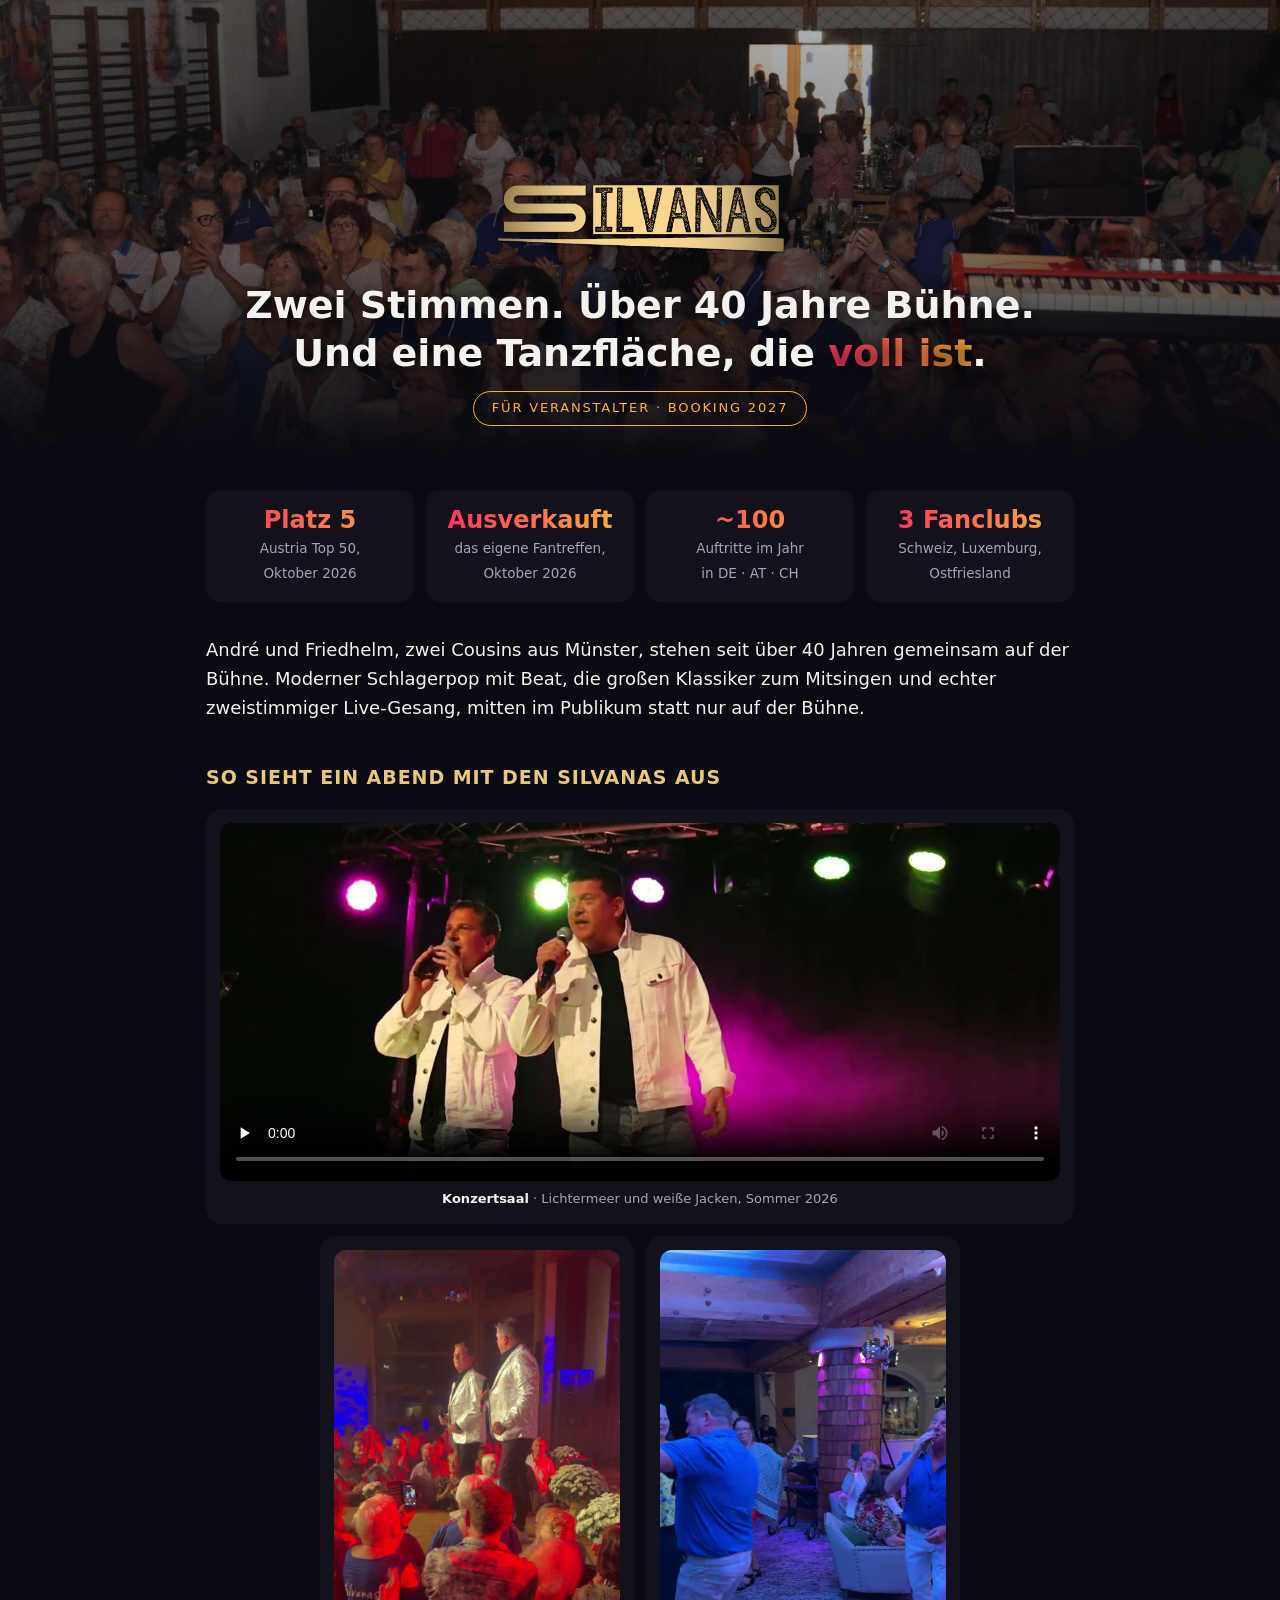
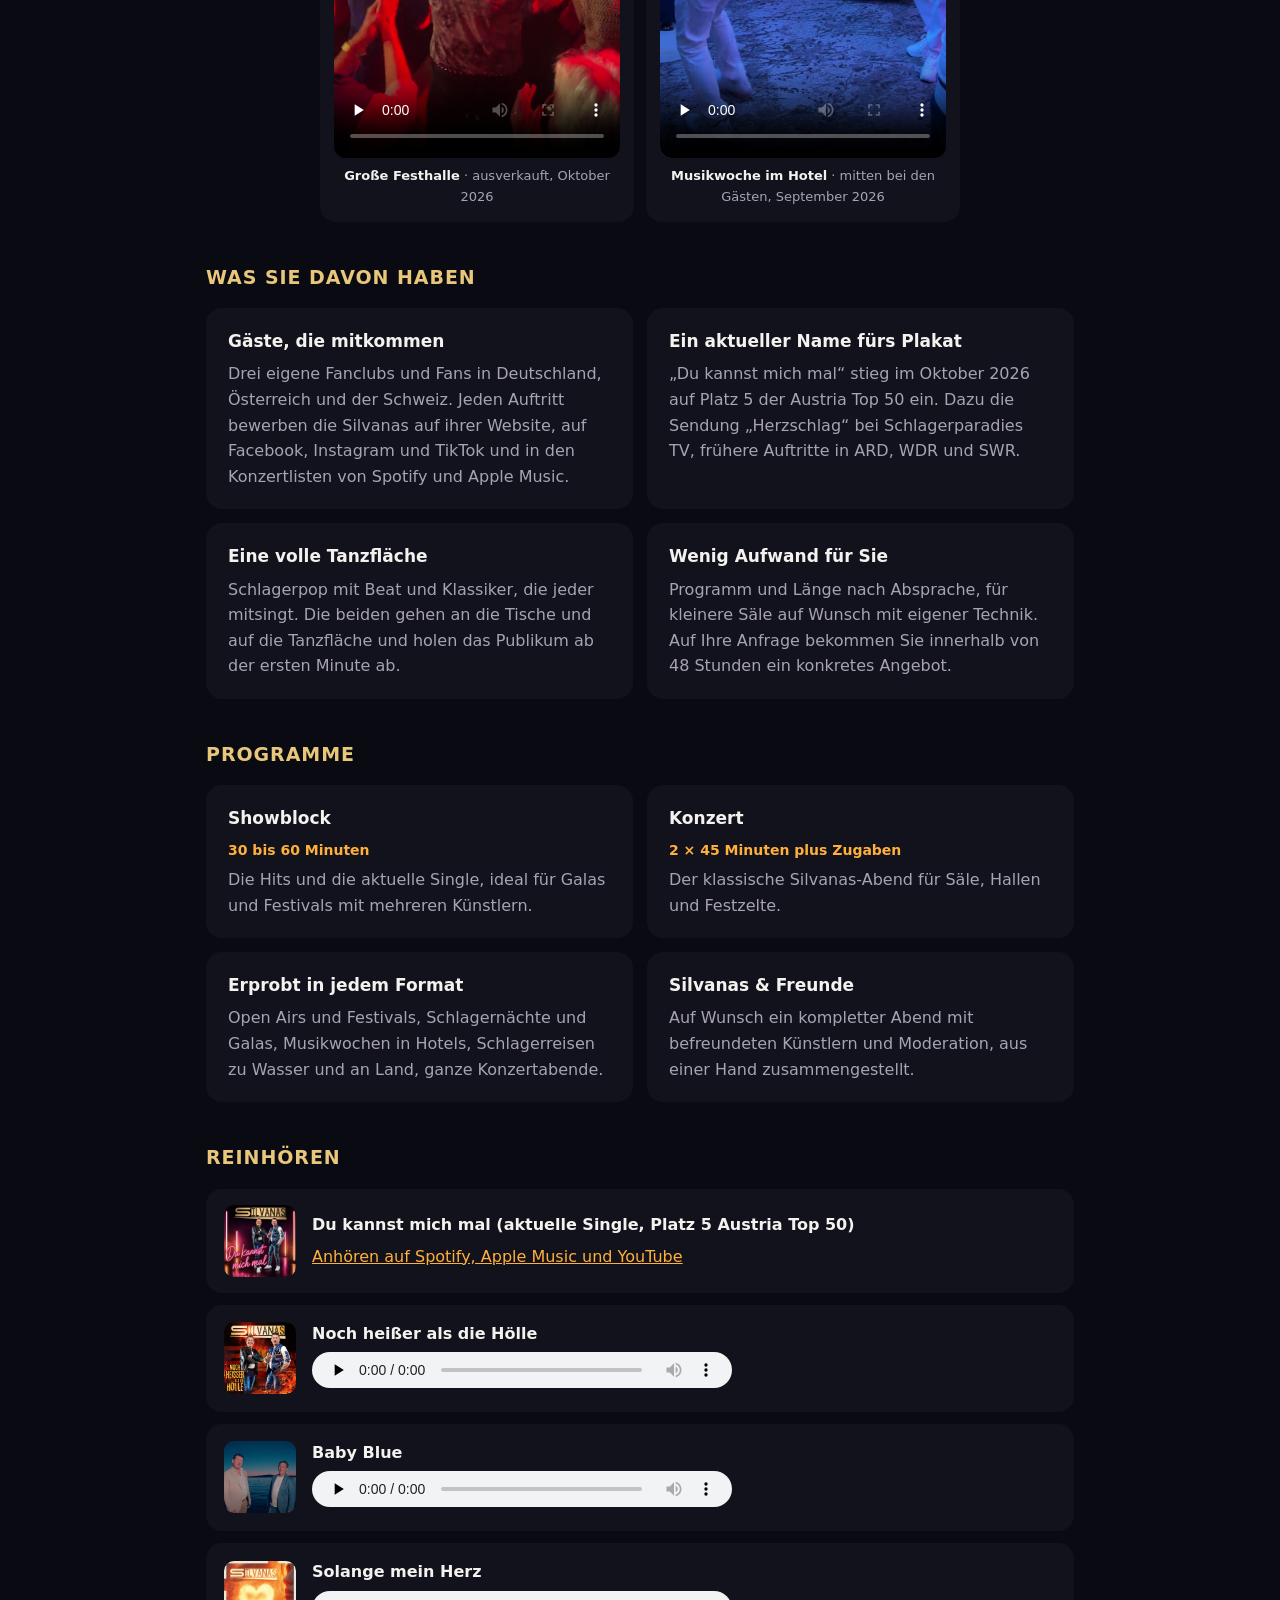
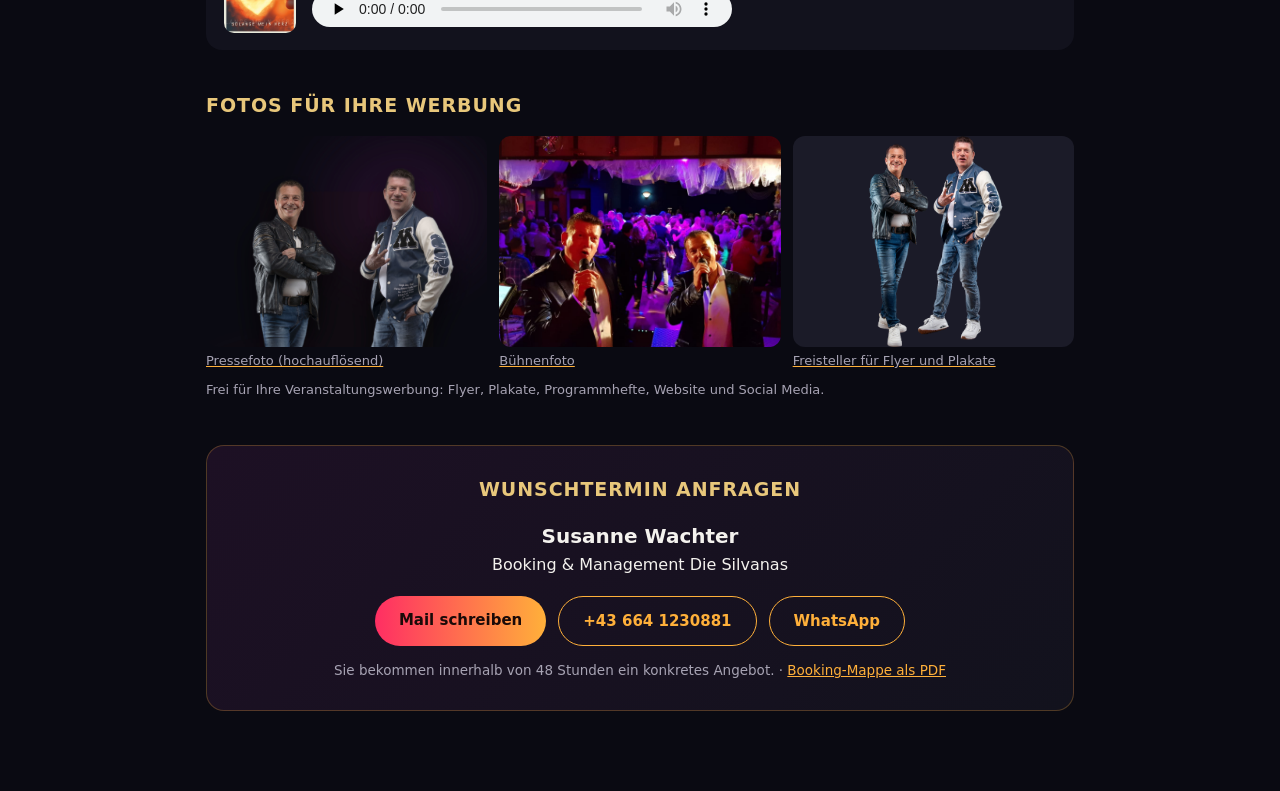
==== booking/index.html @ 620fa9ca "Website-Update: Versteckte Booking-Seite fuer Veranstalter (noindex) Co-Authored-By: Claude Opus 5 <" ====
<!doctype html>
<html lang="de">
<head>
<meta charset="utf-8">
<meta name="viewport" content="width=device-width, initial-scale=1">
<meta name="robots" content="noindex, nofollow">
<title>Die Silvanas buchen · für Veranstalter</title>
<meta name="description" content="Die Silvanas für Ihre Veranstaltung 2027: Live-Videos, Programme, Fotos und direkter Kontakt zum Booking.">
<!-- Versteckte Promoseite für Veranstalter (26.10.2026). Nicht von der Homepage verlinkt, nur über die Booking-Mails.
     Bewusst ohne Namen von Kollegen, Veranstaltern und Orten (Susanne 26.10.: „man weiß nie ob das Konkurrenz ist“). -->
<style>
:root{--ink:#0a0a12;--panel:#12121d;--text:#f4f2ee;--muted:#a7a3b3;--gold:#ffb03a;--heart:#ff2e63;--champagne:#e8c77b}
*{margin:0;padding:0;box-sizing:border-box}
body{background:var(--ink);color:var(--text);font-family:system-ui,-apple-system,'Segoe UI',sans-serif;line-height:1.6}
a{color:var(--gold)}
.hero{position:relative;min-height:460px;display:flex;align-items:flex-end;background:url('../radio26/stimmung-1.jpg') center 30%/cover}
.hero::after{content:'';position:absolute;inset:0;background:linear-gradient(180deg,rgba(10,10,18,.3),rgba(10,10,18,.55) 55%,var(--ink))}
.heroinner{position:relative;z-index:2;max-width:900px;margin:0 auto;padding:60px 20px 34px;width:100%;text-align:center}
.heroinner img{width:300px;max-width:72%;filter:drop-shadow(0 4px 16px rgba(0,0,0,.7))}
.heroinner h1{font-size:clamp(24px,4.8vw,38px);margin-top:18px;line-height:1.25;text-shadow:0 4px 18px rgba(0,0,0,.8)}
.heroinner h1 em{font-style:normal;background:linear-gradient(90deg,var(--heart),var(--gold));-webkit-background-clip:text;background-clip:text;color:transparent}
.tag{display:inline-block;margin-top:14px;padding:6px 18px;border:1px solid var(--gold);border-radius:999px;color:var(--gold);font-size:13px;letter-spacing:.14em;text-transform:uppercase}
.wrap{max-width:900px;margin:0 auto;padding:30px 16px 80px}
.zahlen{display:grid;grid-template-columns:repeat(4,1fr);gap:12px;margin-bottom:34px}
@media(max-width:700px){.zahlen{grid-template-columns:1fr 1fr}}
.z{background:var(--panel);border-radius:14px;padding:16px 12px;text-align:center}
.z b{display:block;font-size:24px;line-height:1.2;background:linear-gradient(90deg,var(--heart),var(--gold));-webkit-background-clip:text;background-clip:text;color:transparent}
.z span{color:var(--muted);font-size:13.5px}
h2{font-size:19px;letter-spacing:.05em;margin:40px 0 16px;color:var(--champagne);text-transform:uppercase}
.lead{font-size:18px}
.videobox{background:var(--panel);border-radius:16px;padding:14px;text-align:center}
.videos{display:grid;grid-template-columns:1fr 1fr;gap:12px;align-items:start;margin-top:12px;max-width:640px;margin-left:auto;margin-right:auto}
@media(max-width:700px){.videos{gap:8px}}
.videobox video{width:100%;aspect-ratio:9/16;object-fit:cover;border-radius:12px;background:#000;display:block}
.videobox.breit video{aspect-ratio:auto;object-fit:contain}
.credit b{color:var(--text)}
.credit{color:var(--muted);font-size:13px;margin-top:8px}
.karten{display:grid;grid-template-columns:1fr 1fr;gap:14px}
@media(max-width:640px){.karten{grid-template-columns:1fr}}
.karte{background:var(--panel);border-radius:16px;padding:20px 22px}
.karte h3{font-size:17px;margin-bottom:6px;color:var(--text)}
.karte p{color:var(--muted)}
.karte .dauer{color:var(--gold);font-weight:600;font-size:14px;margin-bottom:6px}
.titel{background:var(--panel);border-radius:16px;padding:16px 18px;margin-bottom:12px;display:flex;gap:16px;align-items:center;flex-wrap:wrap}
.titel img{width:72px;height:72px;object-fit:cover;border-radius:10px;flex:none}
.tinfo{flex:1;min-width:200px}
.tinfo strong{display:block;font-size:16px;margin-bottom:6px}
audio{width:100%;max-width:420px;height:36px}
.frei{display:grid;grid-template-columns:repeat(3,1fr);gap:10px}
@media(max-width:640px){.frei{grid-template-columns:1fr 1fr}}
.frei div{background:var(--panel);border-radius:12px;padding:10px 14px;font-size:14.5px}
.frei b{display:block;color:var(--gold);font-size:13px;letter-spacing:.06em;text-transform:uppercase}
.galerie{display:grid;grid-template-columns:repeat(3,1fr);gap:12px}
@media(max-width:640px){.galerie{grid-template-columns:1fr 1fr}}
.galerie a{display:block}
.galerie img{width:100%;aspect-ratio:4/3;object-fit:cover;object-position:center top;border-radius:12px;display:block}
.galerie span{display:block;color:var(--muted);font-size:13px;margin-top:4px}
.kontakt{background:linear-gradient(135deg,#1d1024,var(--panel));border:1px solid #ffb03a40;border-radius:18px;padding:28px 24px;margin-top:44px;text-align:center}
.kontakt h2{margin-top:0}
.kontakt .name{font-size:20px;font-weight:700}
.knoepfe{display:flex;gap:12px;justify-content:center;flex-wrap:wrap;margin-top:18px}
.btn{display:inline-block;padding:12px 24px;border-radius:999px;background:linear-gradient(90deg,var(--heart),var(--gold));color:#1a0a08;font-weight:700;text-decoration:none;font-size:15px}
.btn.zwei{background:transparent;border:1px solid var(--gold);color:var(--gold)}
.hinweis{color:var(--muted);font-size:13.5px;margin-top:14px}
</style>
</head>
<body>

<header class="hero">
  <div class="heroinner">
    <img src="../logo-original.png" alt="Die Silvanas">
    <h1>Zwei Stimmen. Über 40 Jahre Bühne.<br>Und eine Tanzfläche, die&nbsp;<em>voll&nbsp;ist</em>.</h1>
    <span class="tag">Für Veranstalter · Booking 2027</span>
  </div>
</header>

<main class="wrap">

  <div class="zahlen">
    <div class="z"><b>Platz 5</b><span>Austria Top 50,<br>Oktober 2026</span></div>
    <div class="z"><b>Ausverkauft</b><span>das eigene Fantreffen,<br>Oktober 2026</span></div>
    <div class="z"><b>~100</b><span>Auftritte im Jahr<br>in DE · AT · CH</span></div>
    <div class="z"><b>3 Fanclubs</b><span>Schweiz, Luxemburg,<br>Ostfriesland</span></div>
  </div>

  <p class="lead">André und Friedhelm, zwei Cousins aus Münster, stehen seit über 40 Jahren gemeinsam auf der Bühne. Moderner Schlagerpop mit Beat, die großen Klassiker zum Mitsingen und echter zweistimmiger Live-Gesang, mitten im Publikum statt nur auf der Bühne.</p>

  <h2>So sieht ein Abend mit den Silvanas aus</h2>
  <div class="videobox breit"><video controls playsinline preload="none" poster="../radio26/video-poster-fanfest.jpg"><source src="../radio26/silvanas-live-fanfest.mp4" type="video/mp4"></video><p class="credit"><b>Konzertsaal</b> · Lichtermeer und weiße Jacken, Sommer 2026</p></div>
  <div class="videos">
    <div class="videobox"><video controls playsinline preload="none" poster="live-halle-poster.jpg"><source src="live-halle.mp4" type="video/mp4"></video><p class="credit"><b>Große Festhalle</b> · ausverkauft, Oktober 2026</p></div>
    <div class="videobox"><video controls playsinline preload="none" poster="live-hotel-poster.jpg"><source src="live-hotel.mp4" type="video/mp4"></video><p class="credit"><b>Musikwoche im Hotel</b> · mitten bei den Gästen, September 2026</p></div>
  </div>

  <h2>Was Sie davon haben</h2>
  <div class="karten">
    <div class="karte"><h3>Gäste, die mitkommen</h3><p>Drei eigene Fanclubs und Fans in Deutschland, Österreich und der Schweiz. Jeden Auftritt bewerben die Silvanas auf ihrer Website, auf Facebook, Instagram und TikTok und in den Konzertlisten von Spotify und Apple Music.</p></div>
    <div class="karte"><h3>Ein aktueller Name fürs Plakat</h3><p>„Du kannst mich mal“ stieg im Oktober 2026 auf Platz 5 der Austria Top 50 ein. Dazu die Sendung „Herzschlag“ bei Schlagerparadies TV, frühere Auftritte in ARD, WDR und SWR.</p></div>
    <div class="karte"><h3>Eine volle Tanzfläche</h3><p>Schlagerpop mit Beat und Klassiker, die jeder mitsingt. Die beiden gehen an die Tische und auf die Tanzfläche und holen das Publikum ab der ersten Minute ab.</p></div>
    <div class="karte"><h3>Wenig Aufwand für Sie</h3><p>Programm und Länge nach Absprache, für kleinere Säle auf Wunsch mit eigener Technik. Auf Ihre Anfrage bekommen Sie innerhalb von 48 Stunden ein konkretes Angebot.</p></div>
  </div>

  <h2>Programme</h2>
  <div class="karten">
    <div class="karte"><h3>Showblock</h3><div class="dauer">30 bis 60 Minuten</div><p>Die Hits und die aktuelle Single, ideal für Galas und Festivals mit mehreren Künstlern.</p></div>
    <div class="karte"><h3>Konzert</h3><div class="dauer">2 × 45 Minuten plus Zugaben</div><p>Der klassische Silvanas-Abend für Säle, Hallen und Festzelte.</p></div>
    <div class="karte"><h3>Erprobt in jedem Format</h3><p>Open Airs und Festivals, Schlagernächte und Galas, Musikwochen in Hotels, Schlagerreisen zu Wasser und an Land, ganze Konzertabende.</p></div>
    <div class="karte"><h3>Silvanas &amp; Freunde</h3><p>Auf Wunsch ein kompletter Abend mit befreundeten Künstlern und Moderation, aus einer Hand zusammengestellt.</p></div>
  </div>

  <h2>Reinhören</h2>
  <div class="titel"><img src="../img/single-du-kannst-mich-mal.jpg" alt="Cover Du kannst mich mal"><div class="tinfo"><strong>Du kannst mich mal (aktuelle Single, Platz 5 Austria Top 50)</strong><a href="../du-kannst-mich-mal/">Anhören auf Spotify, Apple Music und YouTube</a></div></div>
  <div class="titel"><img src="../img/single-noch-heisser.jpg" alt="Cover Noch heißer als die Hölle"><div class="tinfo"><strong>Noch heißer als die Hölle</strong><audio controls preload="none" src="../radio26/audio/silvanas-noch-heisser-als-die-hoelle.mp3"></audio></div></div>
  <div class="titel"><img src="../img/single-baby-blue.jpg" alt="Cover Baby Blue"><div class="tinfo"><strong>Baby Blue</strong><audio controls preload="none" src="../radio26/audio/silvanas-baby-blue.mp3"></audio></div></div>
  <div class="titel"><img src="../img/single-solange-mein-herz.jpg" alt="Cover Solange mein Herz"><div class="tinfo"><strong>Solange mein Herz</strong><audio controls preload="none" src="../radio26/audio/silvanas-solange-mein-herz-radio.mp3"></audio></div></div>

  <h2>Fotos für Ihre Werbung</h2>
  <div class="galerie">
    <a href="../radio26/silvanas-pressefoto.jpg" download><img src="../radio26/silvanas-pressefoto.jpg" alt="Pressefoto Die Silvanas" loading="lazy"><span>Pressefoto (hochauflösend)</span></a>
    <a href="../radio26/silvanas-buehnenfoto.jpg" download><img src="../radio26/silvanas-buehnenfoto.jpg" alt="Bühnenfoto Die Silvanas" loading="lazy"><span>Bühnenfoto</span></a>
    <a href="../radio26/duo-freisteller.png" download><img src="../radio26/duo-freisteller.png" alt="Freigestelltes Foto" loading="lazy" style="object-fit:contain;background:#1b1b28"><span>Freisteller für Flyer und Plakate</span></a>
  </div>
  <p class="credit">Frei für Ihre Veranstaltungswerbung: Flyer, Plakate, Programmhefte, Website und Social Media.</p>

  <section class="kontakt">
    <h2>Wunschtermin anfragen</h2>
    <p class="name">Susanne Wachter</p>
    <p>Booking &amp; Management Die Silvanas</p>
    <div class="knoepfe">
      <a class="btn" href="mailto:support@diesilvanas.de?subject=Anfrage%20Silvanas%202027">Mail schreiben</a>
      <a class="btn zwei" href="tel:+436641230881">+43 664 1230881</a>
      <a class="btn zwei" href="https://wa.me/436641230881">WhatsApp</a>
    </div>
    <p class="hinweis">Sie bekommen innerhalb von 48 Stunden ein konkretes Angebot. · <a href="Silvanas_Booking-Mappe_2027.pdf" download>Booking-Mappe als PDF</a></p>
  </section>

</main>
</body>
</html>
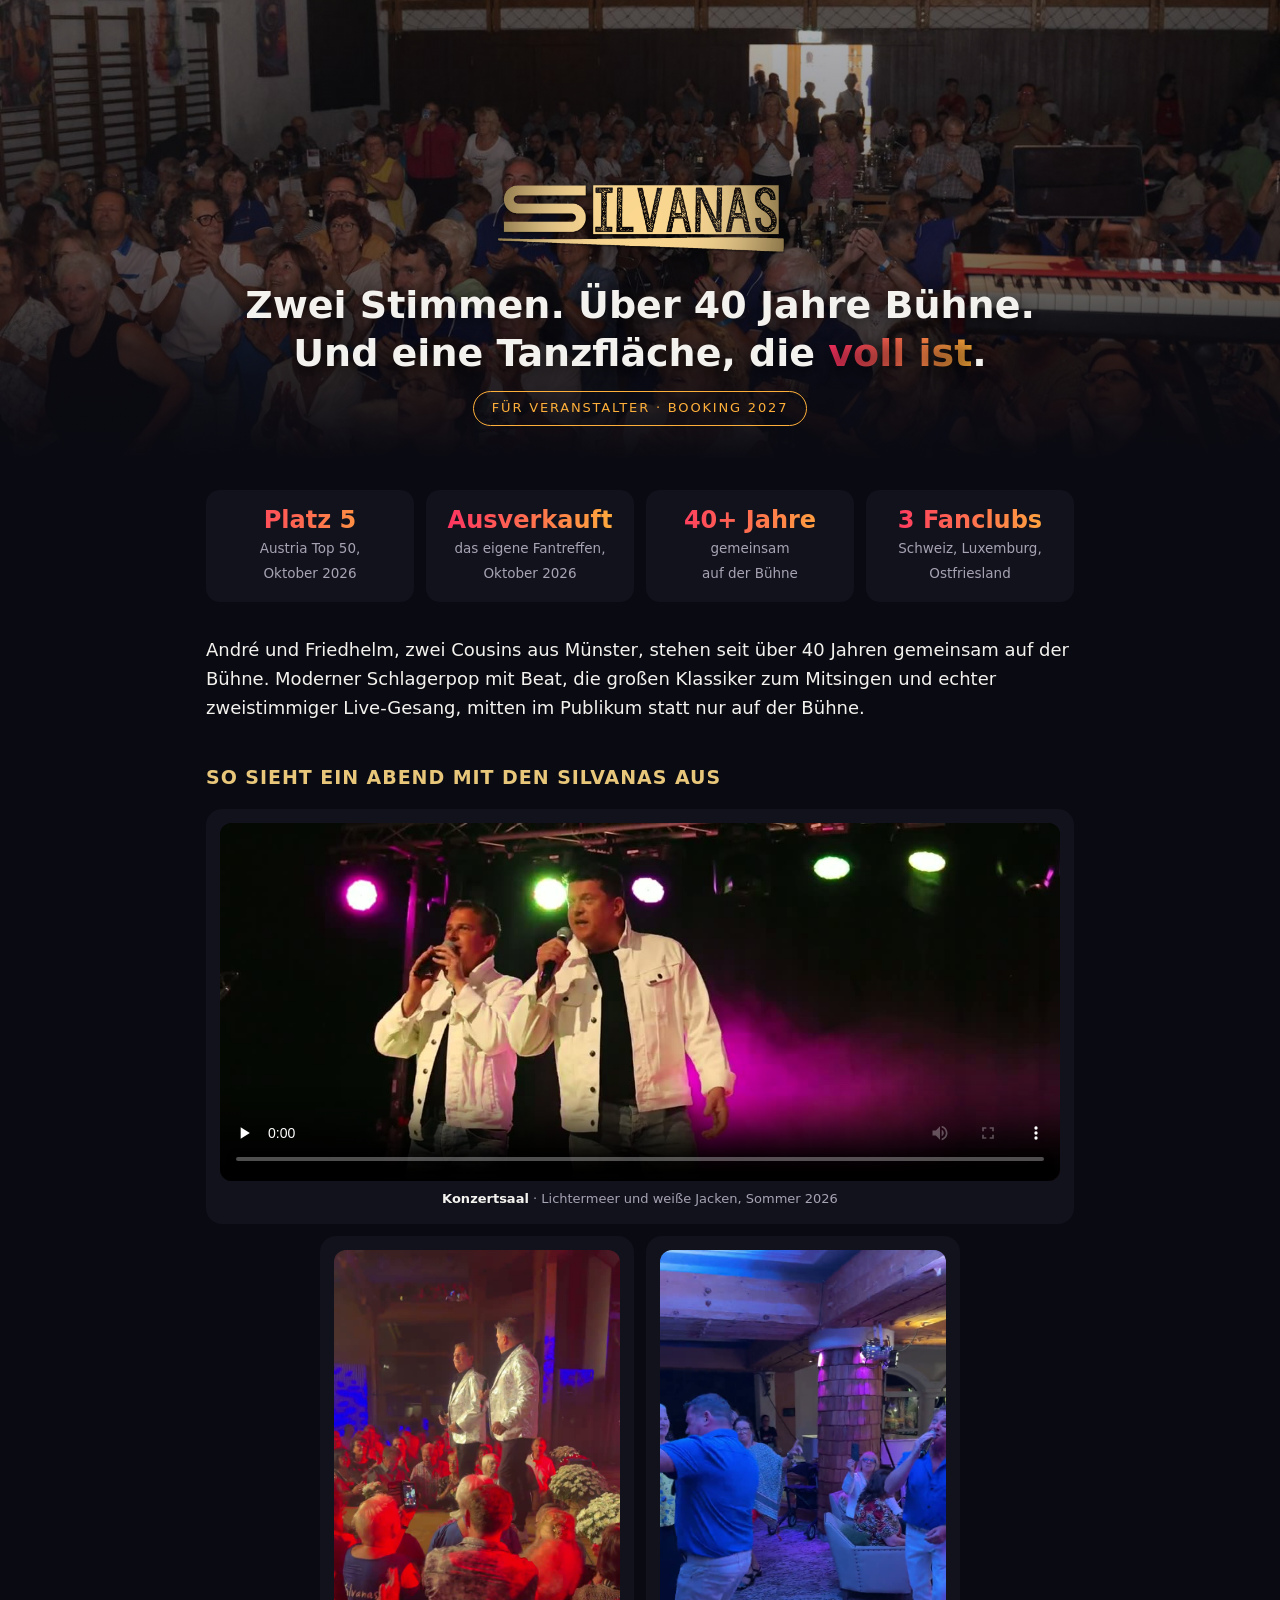
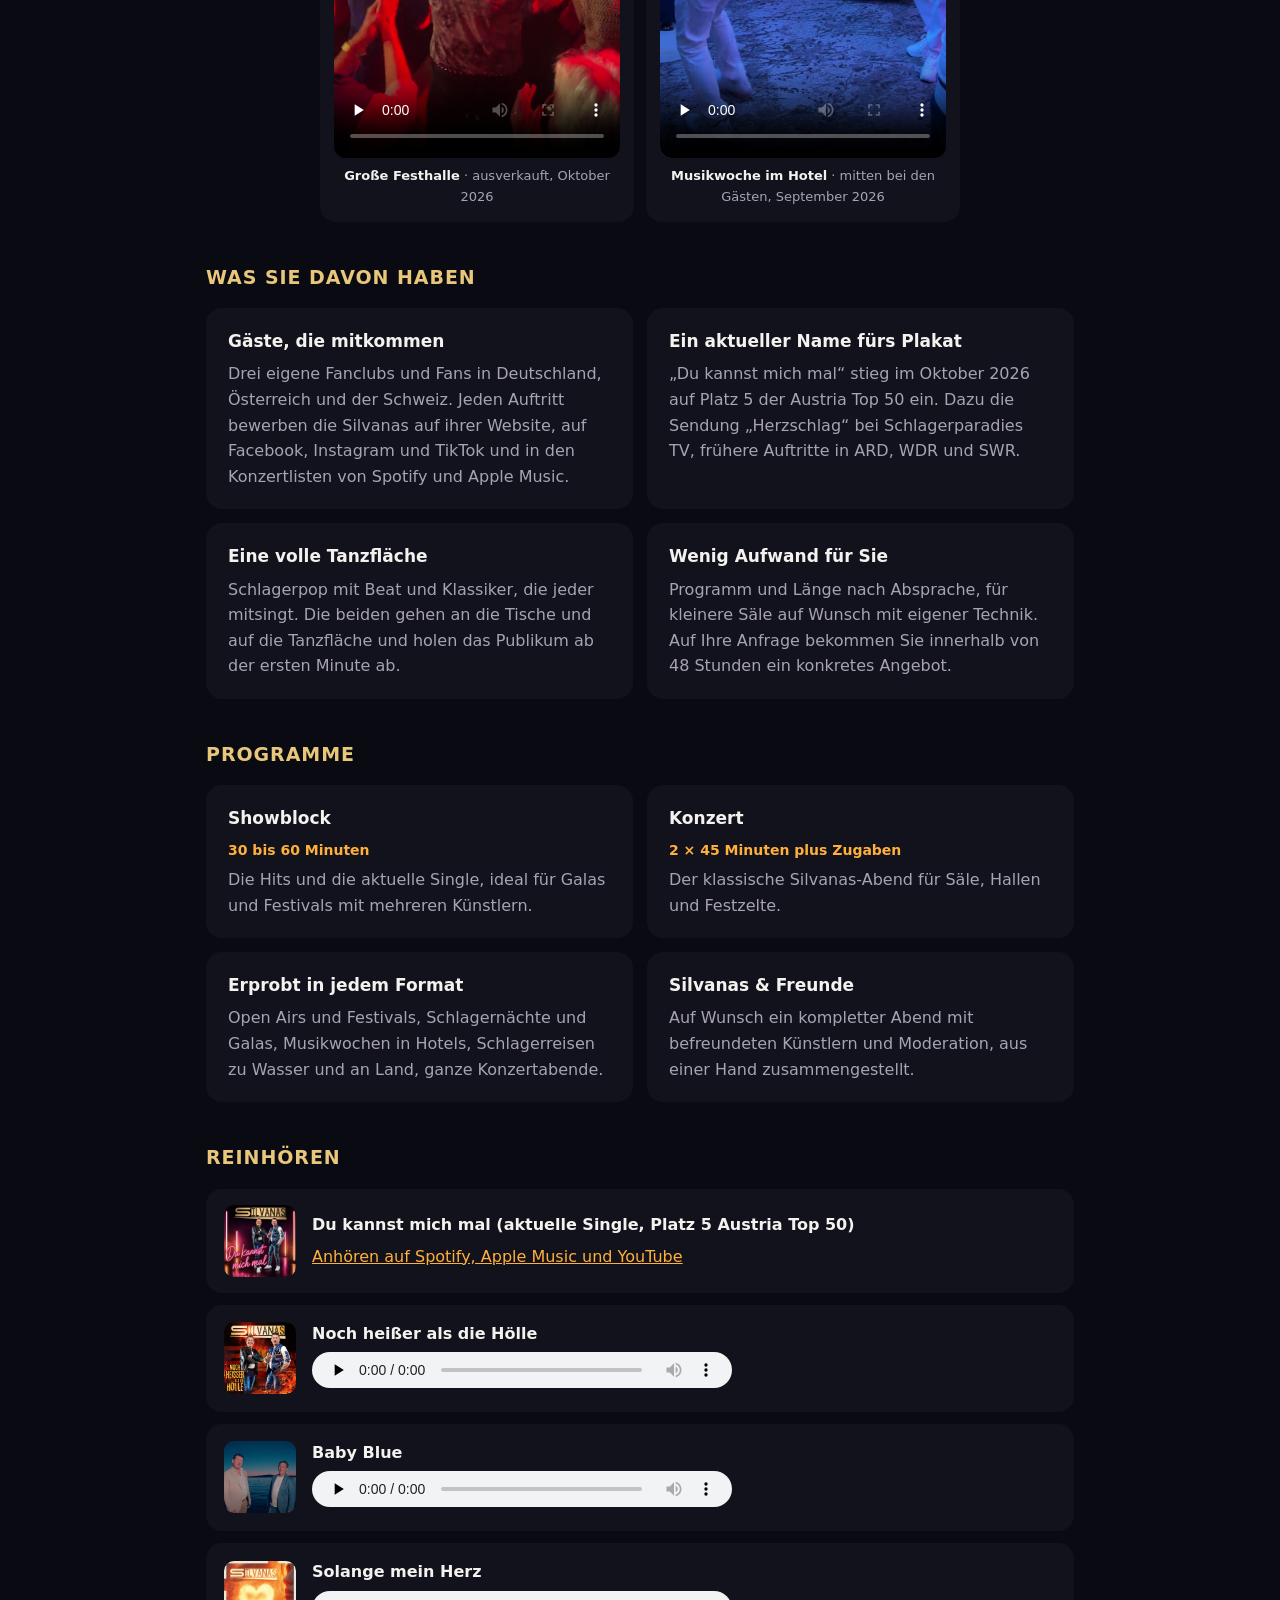
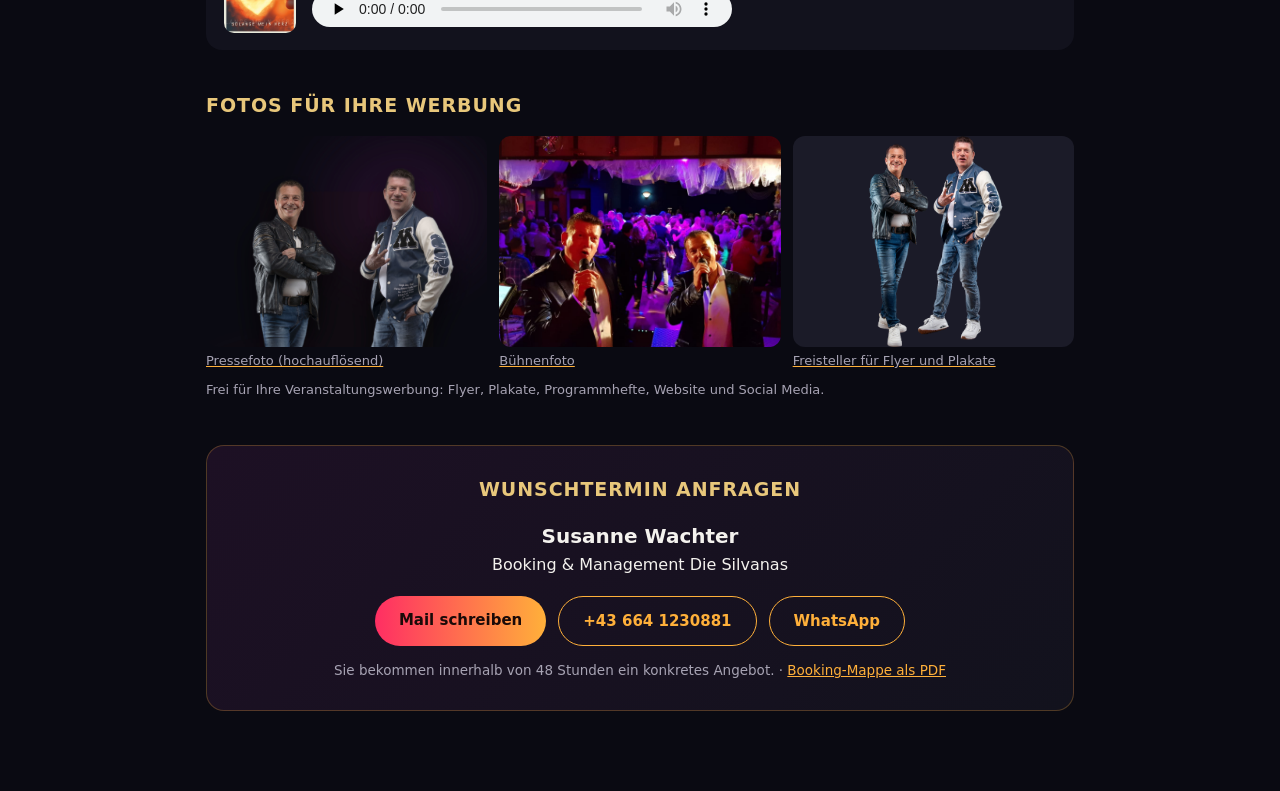
==== commit 195c271b: "Website-Update: Booking-Seite: 40+ Jahre statt ~100 Auftritte Co-Authored-By: Claude Opus 5 <noreply" ====
--- a/booking/index.html
+++ b/booking/index.html
@@ -79,7 +79,7 @@
   <div class="zahlen">
     <div class="z"><b>Platz 5</b><span>Austria Top 50,<br>Oktober 2026</span></div>
     <div class="z"><b>Ausverkauft</b><span>das eigene Fantreffen,<br>Oktober 2026</span></div>
-    <div class="z"><b>~100</b><span>Auftritte im Jahr<br>in DE · AT · CH</span></div>
+    <div class="z"><b>40+ Jahre</b><span>gemeinsam<br>auf der Bühne</span></div>
     <div class="z"><b>3 Fanclubs</b><span>Schweiz, Luxemburg,<br>Ostfriesland</span></div>
   </div>
 
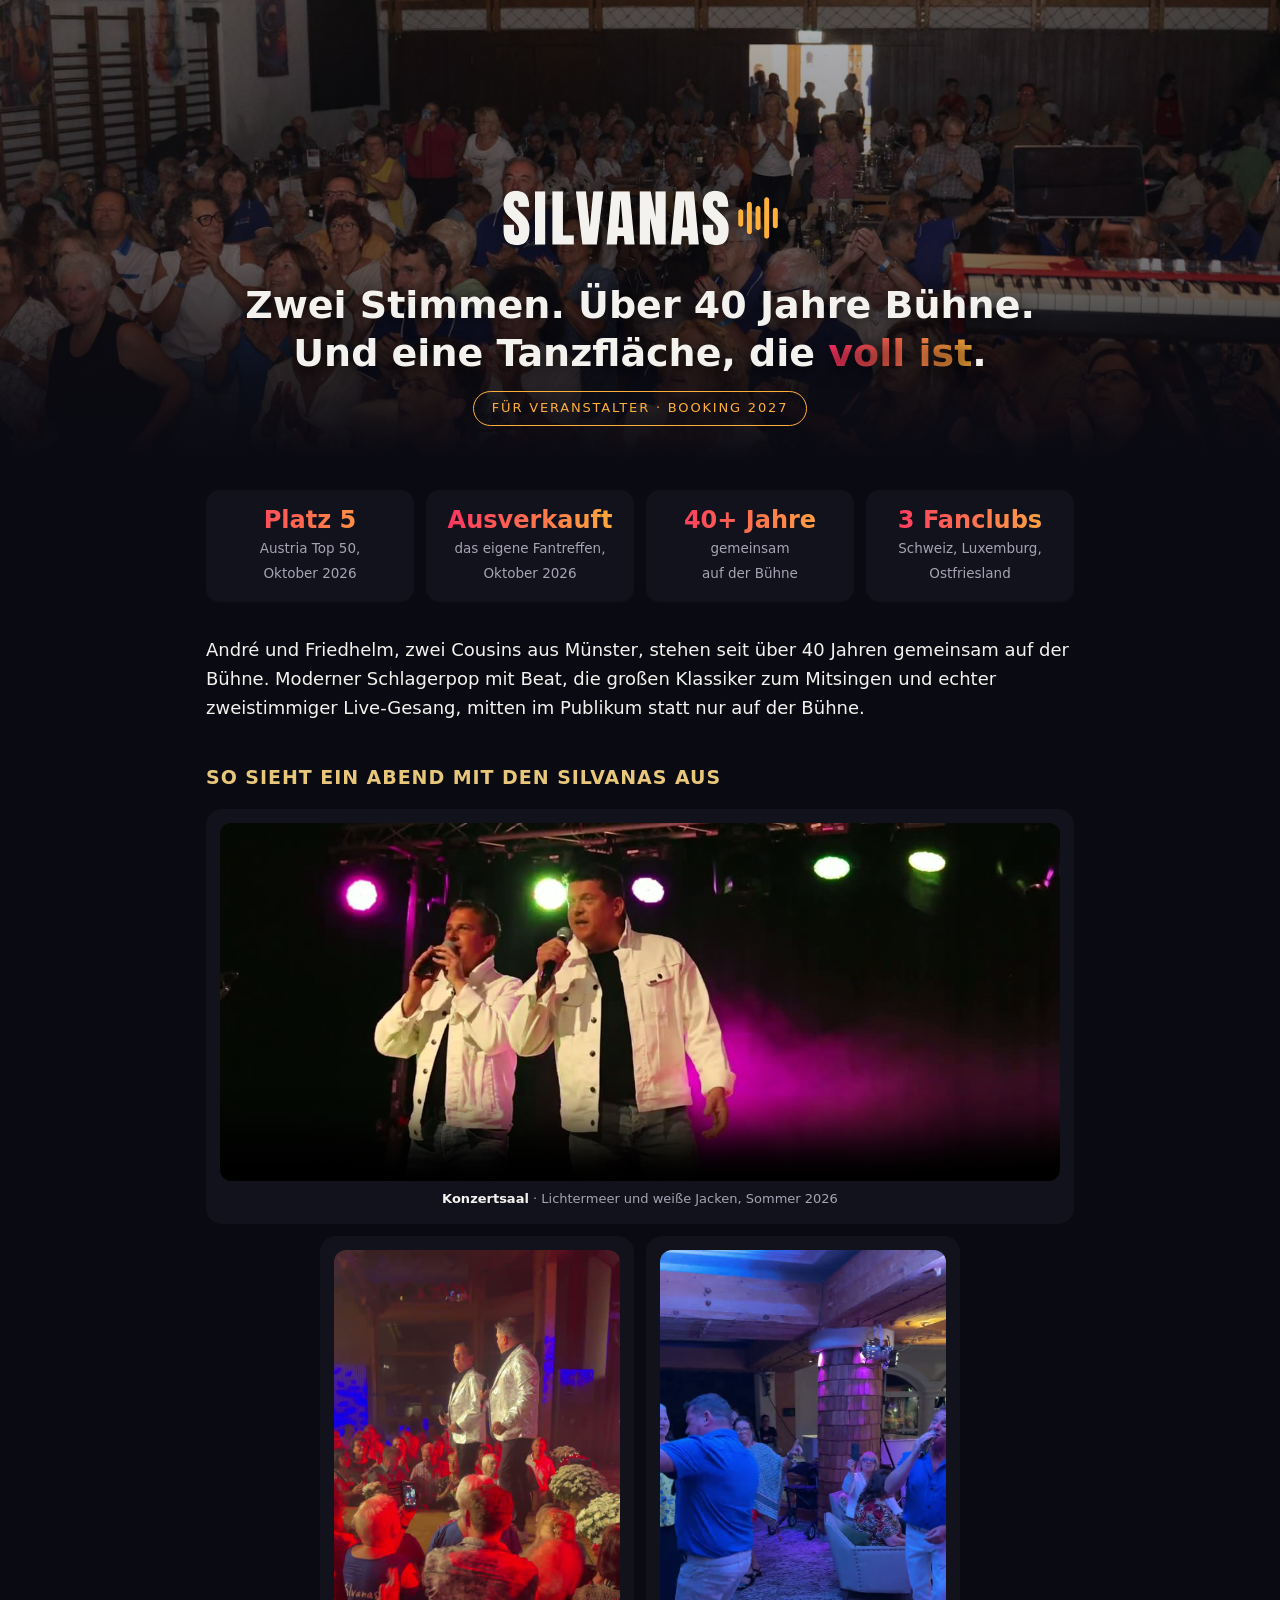
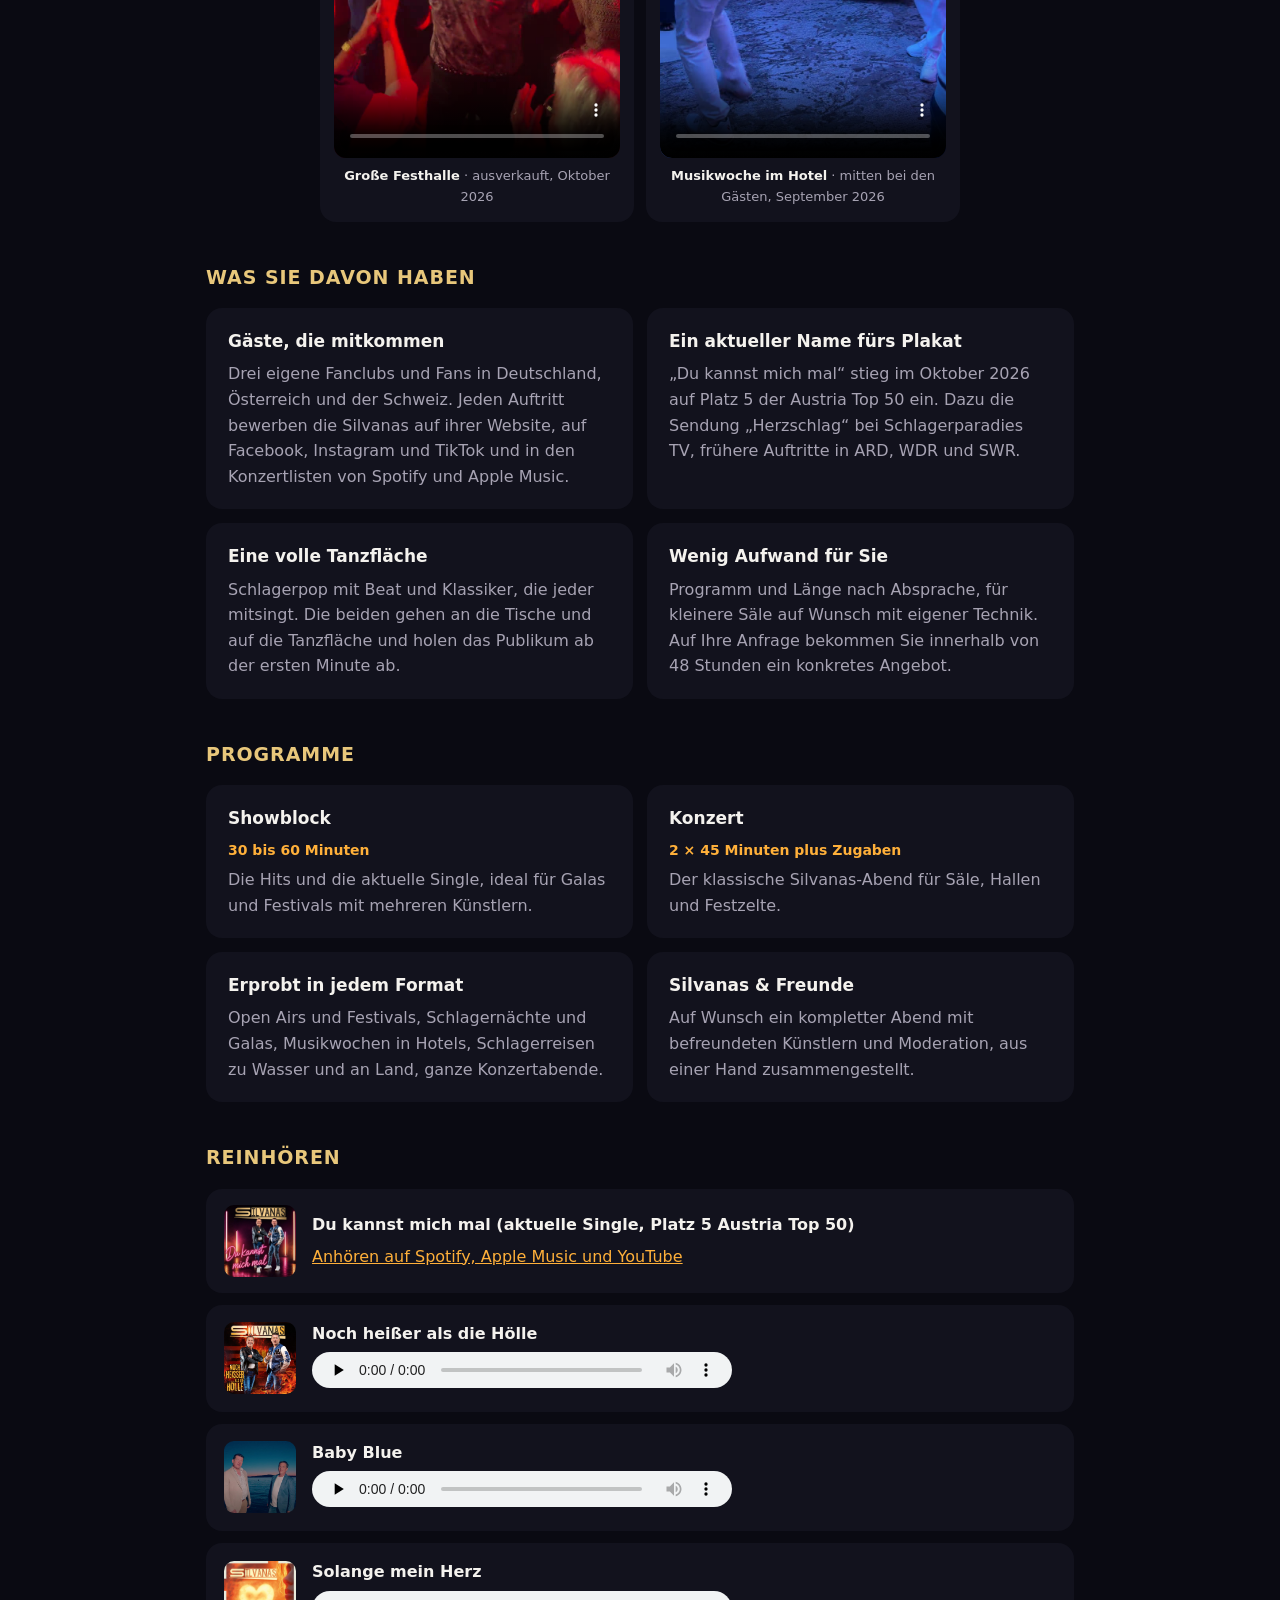
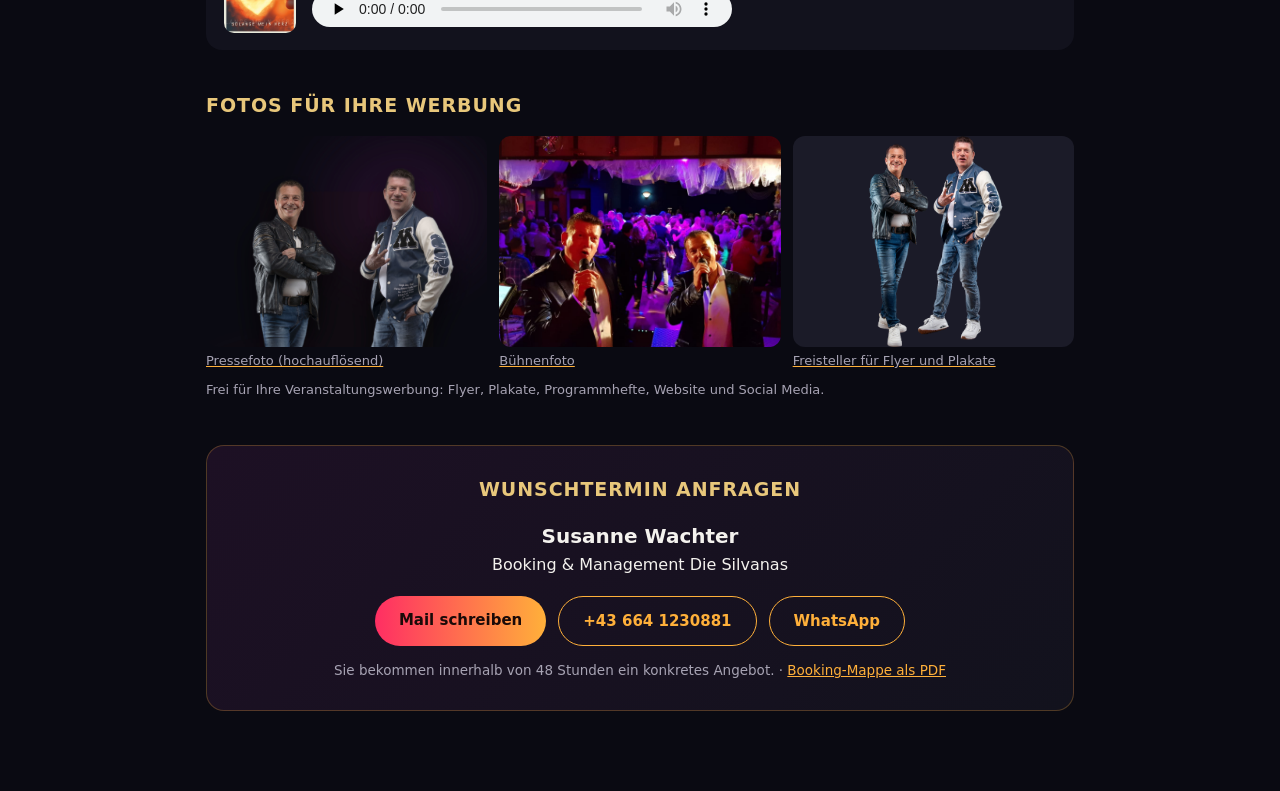
==== commit 703a7dcf: "Website-Update: Neues Logo Bühne: Umschalten 21.11.2026 18:00 Co-Authored-By: Claude Opus 5 <noreply" ====
--- a/booking/index.html
+++ b/booking/index.html
@@ -68,7 +68,7 @@
 
 <header class="hero">
   <div class="heroinner">
-    <img src="../logo-original.png" alt="Die Silvanas">
+    <img src="../img/logo-buehne.png" alt="Die Silvanas">
     <h1>Zwei Stimmen. Über 40 Jahre Bühne.<br>Und eine Tanzfläche, die&nbsp;<em>voll&nbsp;ist</em>.</h1>
     <span class="tag">Für Veranstalter · Booking 2027</span>
   </div>
